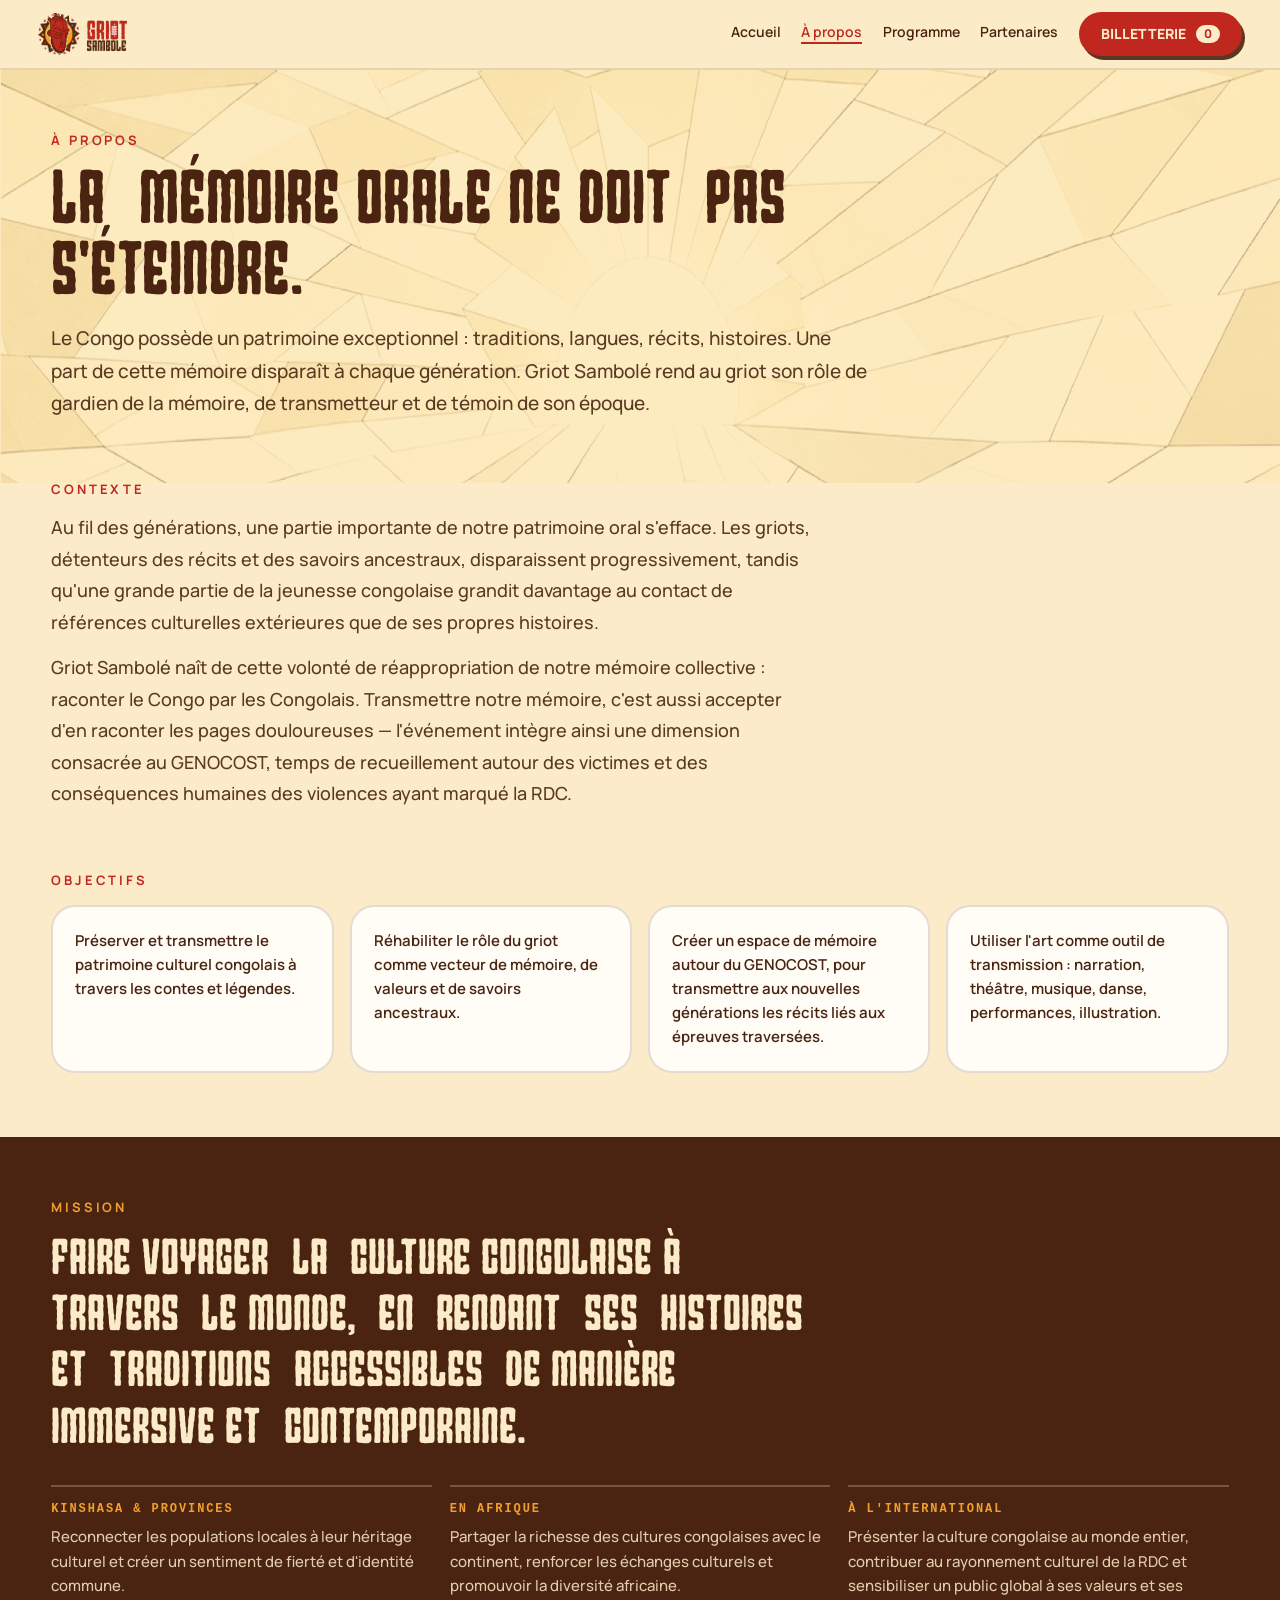
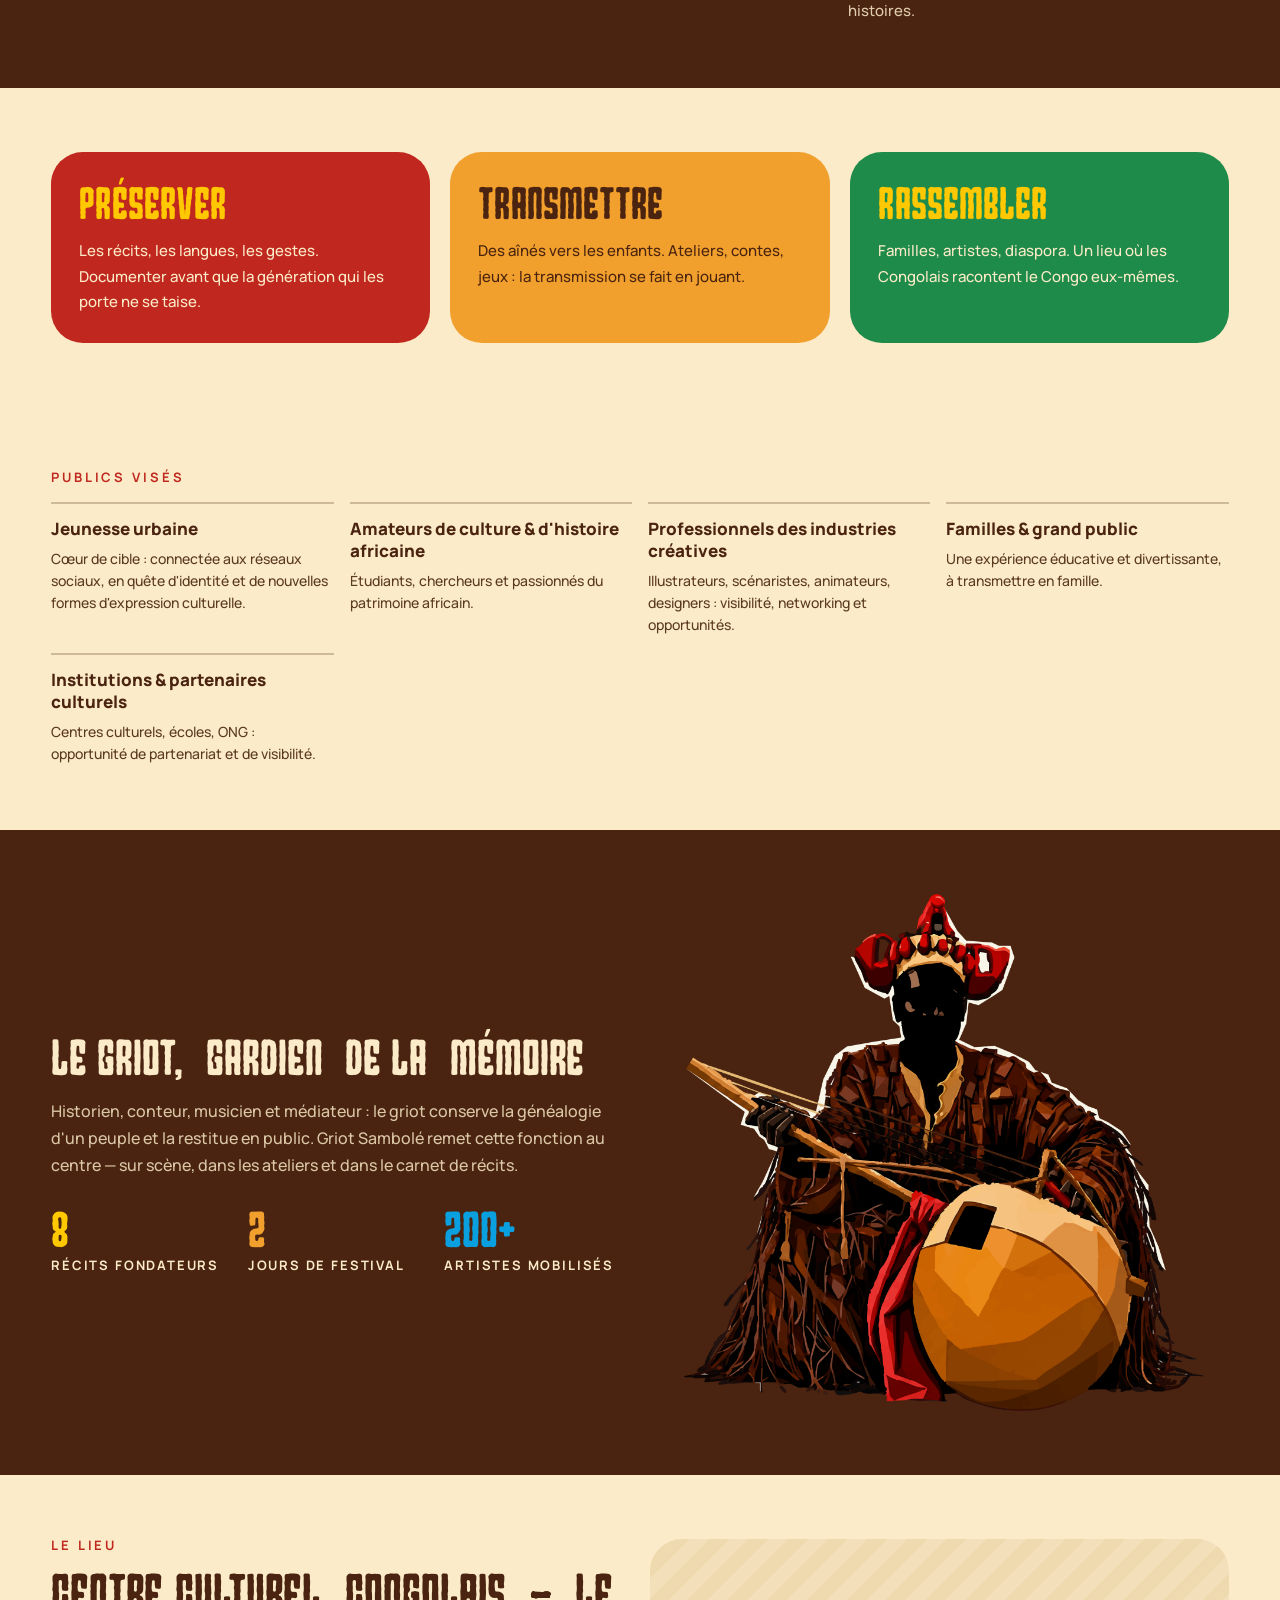
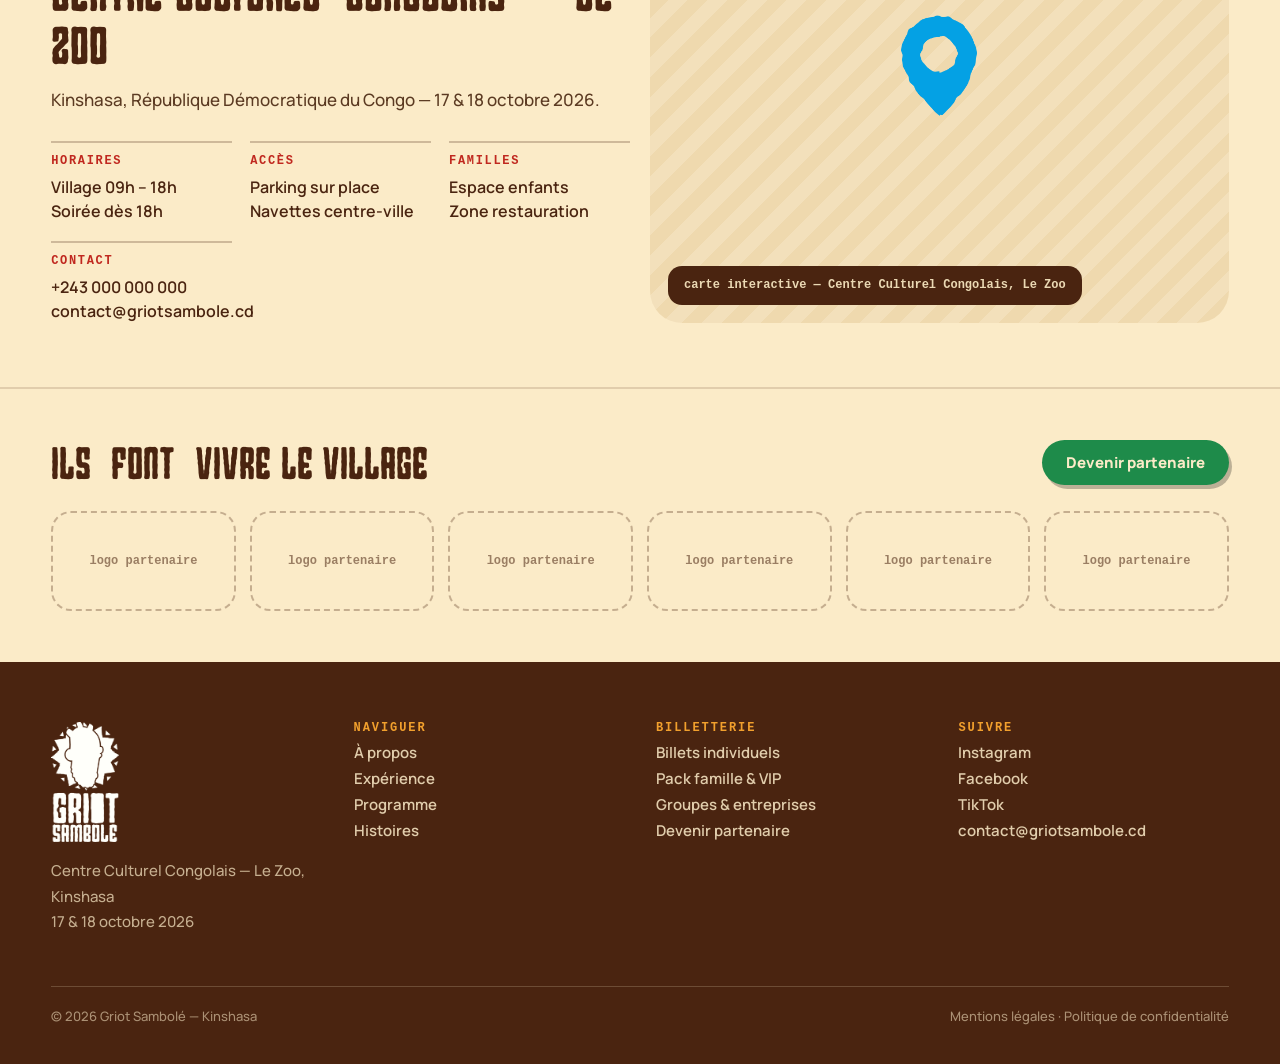
==== apropos.html @ 20932e31 "Ajoute la page À propos (contexte, objectifs, mission, publics, lieu)" ====
<!DOCTYPE html>
<html lang="fr">
<head>
<meta charset="utf-8">
<meta name="viewport" content="width=device-width, initial-scale=1">
<title>Griot Sambolé 2026 — À propos</title>
<meta name="description" content="Griot Sambolé rend au griot son rôle de gardien de la mémoire, de transmetteur et de témoin de son époque. Découvrez le contexte, les objectifs et la mission du festival.">
<link rel="preconnect" href="https://fonts.googleapis.com">
<link rel="preconnect" href="https://fonts.gstatic.com" crossorigin>
<link href="https://fonts.googleapis.com/css2?family=Manrope:wght@400;500;600;700;800&display=swap" rel="stylesheet">
<link rel="stylesheet" href="css/style.css">
<link rel="stylesheet" href="css/apropos.css">
</head>
<body data-page="apropos">

<header class="site-header">
  <div class="site-header__bar">
    <a href="index.html" class="site-header__logo">
      <img src="assets/logo-h.png" alt="Griot Sambolé 2026">
    </a>

    <nav class="site-header__nav">
      <a href="index.html" class="nav-link" data-page-link="accueil">Accueil</a>
      <a href="apropos.html" class="nav-link" data-page-link="apropos">À propos</a>
      <a href="programme.html" class="nav-link" data-page-link="programme">Programme</a>
      <a href="partenaires.html" class="nav-link" data-page-link="partenaires">Partenaires</a>
      <a href="billetterie.html" class="site-header__cta">BILLETTERIE <span class="site-header__badge" data-cart-badge>0</span></a>
    </nav>

    <div class="site-header__mobile">
      <a href="billetterie.html" class="site-header__cta site-header__cta--sm">Billets <span class="site-header__badge" data-cart-badge>0</span></a>
      <button type="button" class="site-header__burger" aria-label="Menu" data-burger>
        <span></span><span></span><span></span>
      </button>
    </div>
  </div>

  <div class="site-header__drawer" data-drawer>
    <a href="index.html" class="drawer-link" data-page-link="accueil">Accueil</a>
    <a href="apropos.html" class="drawer-link" data-page-link="apropos">À propos</a>
    <a href="programme.html" class="drawer-link" data-page-link="programme">Programme</a>
    <a href="partenaires.html" class="drawer-link" data-page-link="partenaires">Partenaires</a>
    <a href="billetterie.html" class="drawer-cta">Prendre mon billet →</a>
    <div class="drawer-info">Centre Culturel Congolais — Le Zoo, Kinshasa — 17 &amp; 18 octobre 2026</div>
  </div>
</header>

<main>

  <!-- HERO -->
  <section class="ap-hero">
    <img class="ap-hero__bg" src="assets/pattern2.png" alt="">
    <div class="ap-hero__inner">
      <div class="eyebrow">À propos</div>
      <h1 class="reveal">La mémoire orale ne doit pas s'éteindre.</h1>
      <p class="reveal" style="transition-delay:100ms">Le Congo possède un patrimoine exceptionnel : traditions, langues, récits, histoires. Une part de cette mémoire disparaît à chaque génération. Griot Sambolé rend au griot son rôle de gardien de la mémoire, de transmetteur et de témoin de son époque.</p>
    </div>
  </section>

  <!-- CONTEXTE -->
  <section class="ap-section">
    <div class="eyebrow">Contexte</div>
    <p class="reveal">Au fil des générations, une partie importante de notre patrimoine oral s'efface. Les griots, détenteurs des récits et des savoirs ancestraux, disparaissent progressivement, tandis qu'une grande partie de la jeunesse congolaise grandit davantage au contact de références culturelles extérieures que de ses propres histoires.</p>
    <p>Griot Sambolé naît de cette volonté de réappropriation de notre mémoire collective : raconter le Congo par les Congolais. Transmettre notre mémoire, c'est aussi accepter d'en raconter les pages douloureuses — l'événement intègre ainsi une dimension consacrée au GENOCOST, temps de recueillement autour des victimes et des conséquences humaines des violences ayant marqué la RDC.</p>
  </section>

  <!-- OBJECTIFS -->
  <section class="ap-section">
    <div class="eyebrow">Objectifs</div>
    <div class="ap-cards">
      <div class="reveal ap-card"><p>Préserver et transmettre le patrimoine culturel congolais à travers les contes et légendes.</p></div>
      <div class="reveal ap-card" style="transition-delay:80ms"><p>Réhabiliter le rôle du griot comme vecteur de mémoire, de valeurs et de savoirs ancestraux.</p></div>
      <div class="reveal ap-card" style="transition-delay:160ms"><p>Créer un espace de mémoire autour du GENOCOST, pour transmettre aux nouvelles générations les récits liés aux épreuves traversées.</p></div>
      <div class="reveal ap-card" style="transition-delay:240ms"><p>Utiliser l'art comme outil de transmission : narration, théâtre, musique, danse, performances, illustration.</p></div>
    </div>
  </section>

  <!-- MISSION -->
  <section class="ap-mission">
    <div class="eyebrow">Mission</div>
    <h2>Faire voyager la culture congolaise à travers le monde, en rendant ses histoires et traditions accessibles de manière immersive et contemporaine.</h2>
    <div class="ap-mission-grid">
      <div class="reveal ap-mission-item">
        <div class="ap-mission-item__label">KINSHASA &amp; PROVINCES</div>
        <p>Reconnecter les populations locales à leur héritage culturel et créer un sentiment de fierté et d'identité commune.</p>
      </div>
      <div class="reveal ap-mission-item" style="transition-delay:80ms">
        <div class="ap-mission-item__label">EN AFRIQUE</div>
        <p>Partager la richesse des cultures congolaises avec le continent, renforcer les échanges culturels et promouvoir la diversité africaine.</p>
      </div>
      <div class="reveal ap-mission-item" style="transition-delay:160ms">
        <div class="ap-mission-item__label">À L'INTERNATIONAL</div>
        <p>Présenter la culture congolaise au monde entier, contribuer au rayonnement culturel de la RDC et sensibiliser un public global à ses valeurs et ses histoires.</p>
      </div>
    </div>
  </section>

  <!-- TRIO PRÉSERVER / TRANSMETTRE / RASSEMBLER -->
  <section class="ap-trio">
    <div class="reveal ap-trio-card bg-red" style="color:var(--cream)">
      <div class="ap-trio-card__title" style="color:var(--yellow)">Préserver</div>
      <p>Les récits, les langues, les gestes. Documenter avant que la génération qui les porte ne se taise.</p>
    </div>
    <div class="reveal ap-trio-card bg-orange" style="transition-delay:80ms">
      <div class="ap-trio-card__title" style="color:var(--brown)">Transmettre</div>
      <p style="color:var(--brown)">Des aînés vers les enfants. Ateliers, contes, jeux : la transmission se fait en jouant.</p>
    </div>
    <div class="reveal ap-trio-card bg-green" style="transition-delay:160ms; color:var(--cream)">
      <div class="ap-trio-card__title" style="color:var(--yellow)">Rassembler</div>
      <p>Familles, artistes, diaspora. Un lieu où les Congolais racontent le Congo eux-mêmes.</p>
    </div>
  </section>

  <!-- PUBLICS VISÉS -->
  <section class="ap-publics">
    <div class="eyebrow">Publics visés</div>
    <div class="ap-publics-grid">
      <div class="reveal ap-publics-item">
        <div class="ap-publics-item__title">Jeunesse urbaine</div>
        <p>Cœur de cible : connectée aux réseaux sociaux, en quête d'identité et de nouvelles formes d'expression culturelle.</p>
      </div>
      <div class="reveal ap-publics-item" style="transition-delay:80ms">
        <div class="ap-publics-item__title">Amateurs de culture &amp; d'histoire africaine</div>
        <p>Étudiants, chercheurs et passionnés du patrimoine africain.</p>
      </div>
      <div class="reveal ap-publics-item" style="transition-delay:160ms">
        <div class="ap-publics-item__title">Professionnels des industries créatives</div>
        <p>Illustrateurs, scénaristes, animateurs, designers : visibilité, networking et opportunités.</p>
      </div>
      <div class="reveal ap-publics-item" style="transition-delay:240ms">
        <div class="ap-publics-item__title">Familles &amp; grand public</div>
        <p>Une expérience éducative et divertissante, à transmettre en famille.</p>
      </div>
      <div class="reveal ap-publics-item" style="transition-delay:320ms">
        <div class="ap-publics-item__title">Institutions &amp; partenaires culturels</div>
        <p>Centres culturels, écoles, ONG : opportunité de partenariat et de visibilité.</p>
      </div>
    </div>
  </section>

  <!-- LE GRIOT -->
  <section class="ap-griot">
    <div>
      <h2>Le griot, gardien de la mémoire</h2>
      <p>Historien, conteur, musicien et médiateur : le griot conserve la généalogie d'un peuple et la restitue en public. Griot Sambolé remet cette fonction au centre — sur scène, dans les ateliers et dans le carnet de récits.</p>
      <div class="ap-griot-stats">
        <div><div class="ap-griot-stats__num" style="color:var(--yellow)">8</div><div class="ap-griot-stats__label">RÉCITS FONDATEURS</div></div>
        <div><div class="ap-griot-stats__num" style="color:var(--orange)">2</div><div class="ap-griot-stats__label">JOURS DE FESTIVAL</div></div>
        <div><div class="ap-griot-stats__num" style="color:var(--blue)">200+</div><div class="ap-griot-stats__label">ARTISTES MOBILISÉS</div></div>
      </div>
    </div>
    <img src="assets/griot.png" alt="Griot à la kora">
  </section>

  <!-- LE LIEU -->
  <section class="ap-venue">
    <div>
      <div class="eyebrow">Le lieu</div>
      <h2>Centre Culturel Congolais — Le Zoo</h2>
      <p>Kinshasa, République Démocratique du Congo — 17 &amp; 18 octobre 2026.</p>
      <div class="ap-venue-grid">
        <div class="ap-venue-item"><div class="ap-venue-item__label">HORAIRES</div><div class="ap-venue-item__value">Village 09h – 18h<br>Soirée dès 18h</div></div>
        <div class="ap-venue-item"><div class="ap-venue-item__label">ACCÈS</div><div class="ap-venue-item__value">Parking sur place<br>Navettes centre-ville</div></div>
        <div class="ap-venue-item"><div class="ap-venue-item__label">FAMILLES</div><div class="ap-venue-item__value">Espace enfants<br>Zone restauration</div></div>
        <div class="ap-venue-item"><div class="ap-venue-item__label">CONTACT</div><div class="ap-venue-item__value">+243 000 000 000<br>contact@griotsambole.cd</div></div>
      </div>
    </div>
    <div class="ap-map">
      <img class="ap-map__pin" src="assets/pin.png" alt="Centre Culturel Congolais">
      <div class="ap-map__label">carte interactive — Centre Culturel Congolais, Le Zoo</div>
    </div>
  </section>

  <!-- PARTENAIRES -->
  <section class="partners">
    <div class="partners__head">
      <h2 class="reveal">Ils font vivre le village</h2>
      <a href="partenaires.html" class="partners__cta">Devenir partenaire</a>
    </div>
    <div class="partners__grid">
      <div class="partners__slot">logo partenaire</div>
      <div class="partners__slot">logo partenaire</div>
      <div class="partners__slot">logo partenaire</div>
      <div class="partners__slot">logo partenaire</div>
      <div class="partners__slot">logo partenaire</div>
      <div class="partners__slot">logo partenaire</div>
    </div>
  </section>

</main>

<footer class="site-footer">
  <div class="site-footer__grid">
    <div class="site-footer__brand">
      <img src="assets/logo-v.png" alt="Griot Sambolé 2026">
      <p>Centre Culturel Congolais — Le Zoo, Kinshasa<br>17 &amp; 18 octobre 2026</p>
    </div>
    <div class="site-footer__col">
      <div class="site-footer__col-title">NAVIGUER</div>
      <a href="apropos.html">À propos</a>
      <a href="index.html#experience">Expérience</a>
      <a href="programme.html">Programme</a>
      <a href="index.html#histoires">Histoires</a>
    </div>
    <div class="site-footer__col">
      <div class="site-footer__col-title">BILLETTERIE</div>
      <a href="billetterie.html">Billets individuels</a>
      <a href="billetterie.html">Pack famille &amp; VIP</a>
      <a href="groupes.html">Groupes &amp; entreprises</a>
      <a href="partenaires.html">Devenir partenaire</a>
    </div>
    <div class="site-footer__col">
      <div class="site-footer__col-title">SUIVRE</div>
      <span>Instagram</span><span>Facebook</span><span>TikTok</span><span>contact@griotsambole.cd</span>
    </div>
  </div>
  <div class="site-footer__bottom">
    <span>© 2026 Griot Sambolé — Kinshasa</span><span>Mentions légales · Politique de confidentialité</span>
  </div>
</footer>

<script src="js/cart.js"></script>
<script src="js/site.js"></script>
</body>
</html>
---- css/style.css ----
/* =========================================================
   Griot Sambolé 2026 — feuille de style commune
   Tokens, réinitialisation, header, footer, boutons, reveal
   ========================================================= */

@font-face {
  font-family: "MoshiMoshi";
  src: url("../assets/MoshiMoshi-Regular.otf") format("opentype");
  font-display: swap;
}

:root {
  --cream: #FBEBC8;
  --brown: #4A2410;
  --brown-2: #5B3A22;
  --red: #C0281F;
  --orange: #F2A02D;
  --yellow: #FFC800;
  --black: #14161C;
  --green: #1E8B4A;
  --blue: #0AA0E0;
  --cream-2: #EBD9B4;
  --font-display: "MoshiMoshi", "Manrope", sans-serif;
  --font-body: "Manrope", sans-serif;
}

* { box-sizing: border-box; }

html { scroll-behavior: smooth; }

body {
  margin: 0;
  background: var(--cream);
  color: var(--brown);
  font-family: var(--font-body);
  overflow-x: hidden;
}

a { color: var(--red); text-decoration: none; }
a:hover { color: var(--orange); }

img { max-width: 100%; }

input, select, button { font-family: var(--font-body); }

.container {
  padding: clamp(24px, 4vw, 56px) clamp(16px, 4vw, 64px) clamp(48px, 6vw, 90px);
}

/* ---------- reveal-on-scroll ---------- */
.reveal {
  opacity: 0;
  transform: translateY(22px);
  transition: opacity .6s cubic-bezier(.22,1,.36,1), transform .6s cubic-bezier(.22,1,.36,1);
}
.reveal.is-visible { opacity: 1; transform: none; }
@media (prefers-reduced-motion: reduce) {
  .reveal { transition: none !important; opacity: 1 !important; transform: none !important; }
}

/* ---------- header ---------- */
.site-header {
  position: sticky;
  top: 0;
  z-index: 80;
  background: rgba(251,235,200,.95);
  backdrop-filter: blur(10px);
  border-bottom: 2px solid rgba(74,36,16,.12);
  font-family: var(--font-body);
}
.site-header__bar {
  display: flex;
  align-items: center;
  justify-content: space-between;
  gap: 16px;
  padding: 12px clamp(16px, 3vw, 48px);
}
.site-header__logo { display: flex; align-items: center; flex: 0 0 auto; }
.site-header__logo img { height: 42px; width: auto; display: block; }

.site-header__nav {
  display: flex;
  align-items: center;
  gap: clamp(12px, 1.6vw, 26px);
  font: 600 14px/1 var(--font-body);
}
.site-header__nav a.nav-link {
  color: var(--brown);
  border-bottom: 2px solid transparent;
  padding-bottom: 3px;
}
.site-header__nav a.nav-link.is-active {
  color: var(--red);
  border-bottom-color: var(--red);
}
.site-header__cta {
  display: inline-flex;
  align-items: center;
  gap: 10px;
  background: var(--red);
  color: var(--cream) !important;
  padding: 13px 22px;
  border-radius: 999px;
  font: 800 14px/1 var(--font-body);
  box-shadow: 3px 4px 0 rgba(74,36,16,.9);
}
.site-header__cta--sm { padding: 12px 16px; font-size: 13px; gap: 8px; }
.site-header__badge {
  background: var(--cream);
  color: var(--red);
  border-radius: 999px;
  padding: 3px 8px;
  font: 800 12px/1 var(--font-body);
}

.site-header__mobile { display: none; align-items: center; gap: 12px; }
.site-header__burger {
  width: 48px; height: 48px; border-radius: 16px; border: 2px solid var(--brown);
  display: flex; flex-direction: column; align-items: center; justify-content: center;
  gap: 5px; cursor: pointer; background: transparent;
}
.site-header__burger span { display: block; height: 2px; background: var(--brown); border-radius: 2px; }
.site-header__burger span:nth-child(1) { width: 22px; }
.site-header__burger span:nth-child(2) { width: 22px; }
.site-header__burger span:nth-child(3) { width: 14px; }

.site-header__drawer {
  display: none;
  border-top: 2px solid rgba(74,36,16,.12);
  background: var(--cream);
  padding: 14px clamp(16px, 3vw, 48px) 22px;
  flex-direction: column;
}
.site-header__drawer.is-open { display: flex; }
.site-header__drawer a.drawer-link {
  display: block;
  padding: 16px 0;
  border-bottom: 1px solid rgba(74,36,16,.15);
  font: 700 18px/1 var(--font-body);
  color: var(--brown);
}
.site-header__drawer a.drawer-link.is-active { color: var(--red); }
.site-header__drawer .drawer-cta {
  margin-top: 14px;
  text-align: center;
  background: var(--red);
  color: var(--cream);
  padding: 18px;
  border-radius: 999px;
  font: 800 16px/1 var(--font-body);
  box-shadow: 4px 5px 0 rgba(74,36,16,.9);
}
.site-header__drawer .drawer-info {
  margin-top: 16px;
  font: 500 14px/1.6 var(--font-body);
  color: var(--brown-2);
}

@media (max-width: 999px) {
  .site-header__nav { display: none; }
  .site-header__mobile { display: flex; }
}

/* ---------- footer ---------- */
.site-footer {
  background: var(--brown);
  padding: clamp(36px, 5vw, 60px) clamp(16px, 4vw, 64px) clamp(28px, 3vw, 40px);
  font-family: var(--font-body);
}
.site-footer__grid {
  display: grid;
  grid-template-columns: repeat(auto-fit, minmax(190px, 1fr));
  gap: 32px;
}
.site-footer__brand img {
  height: 120px; width: auto; display: block;
  filter: brightness(0) invert(1) sepia(.3);
}
.site-footer__brand p {
  margin-top: 16px;
  font: 500 15px/1.7 var(--font-body);
  color: rgba(251,235,200,.7);
}
.site-footer__col {
  display: flex;
  flex-direction: column;
  gap: 11px;
  font: 600 15px/1 var(--font-body);
}
.site-footer__col-title {
  font: 700 12px/1 ui-monospace, monospace;
  letter-spacing: .16em;
  color: var(--orange);
}
.site-footer__col a, .site-footer__col span { color: rgba(251,235,200,.85); }
.site-footer__bottom {
  display: flex;
  flex-wrap: wrap;
  gap: 12px;
  justify-content: space-between;
  margin-top: 36px;
  padding-top: 20px;
  border-top: 1px solid rgba(251,235,200,.2);
  font: 500 13px/1.5 var(--font-body);
  color: rgba(251,235,200,.55);
}

/* ---------- buttons ---------- */
.btn {
  display: inline-block;
  border: none;
  cursor: pointer;
  border-radius: 999px;
  font: 800 15px/1 var(--font-body);
  text-align: center;
}
.btn-red { background: var(--red); color: var(--cream); }
.btn-orange { background: var(--orange); color: var(--brown); }
.btn-green { background: var(--green); color: var(--cream); }
.btn-disabled { background: rgba(251,235,200,.18); color: rgba(251,235,200,.5); cursor: not-allowed; }

/* ---------- utilitaires couleur de marque ---------- */
.bg-brown { background: var(--brown); }
.bg-red { background: var(--red); }
.bg-green { background: var(--green); }
.bg-blue { background: var(--blue); }
.bg-orange { background: var(--orange); }
.bg-cream { background: var(--cream); }

/* ---------- eyebrow (libellé au-dessus des titres) ---------- */
.eyebrow { font: 700 13px/1 var(--font-body); letter-spacing: .22em; text-transform: uppercase; color: var(--red); }

/* ---------- partenaires teaser (réutilisé sur plusieurs pages) ---------- */
.partners { padding: clamp(32px, 4vw, 64px) clamp(16px, 4vw, 64px); border-top: 2px solid rgba(74,36,16,.15); }
.partners__head { display: flex; flex-wrap: wrap; align-items: flex-end; justify-content: space-between; gap: 18px; }
.partners h2 { margin: 0; font: 400 clamp(28px, 3.6vw, 52px)/0.95 var(--font-display); word-spacing: .22em; }
.partners__cta { background: var(--green); color: var(--cream); padding: 15px 24px; border-radius: 999px; font: 800 15px/1 var(--font-body); box-shadow: 3px 4px 0 rgba(0,0,0,.25); }
.partners__grid { display: grid; grid-template-columns: repeat(auto-fit, minmax(140px, 1fr)); gap: 14px; margin-top: 26px; }
.partners__slot { height: 100px; border-radius: 20px; border: 2px dashed rgba(74,36,16,.3); display: flex; align-items: center; justify-content: center; font: 600 12px/1 ui-monospace, monospace; color: rgba(74,36,16,.55); }
---- css/apropos.css ----
/* =========================================================
   À propos — styles spécifiques à la page
   ========================================================= */

.ap-hero { position: relative; padding: clamp(36px, 5vw, 80px) clamp(16px, 4vw, 64px); overflow: hidden; }
.ap-hero__bg { position: absolute; inset: 0; width: 100%; height: 100%; object-fit: cover; opacity: .45; }
.ap-hero__inner { position: relative; max-width: 820px; }
.ap-hero h1 { margin: 14px 0 0; font: 400 clamp(40px, 6vw, 86px)/0.92 var(--font-display); word-spacing: .22em; }
.ap-hero p { margin: 20px 0 0; font: 500 clamp(16px, 1.6vw, 19px)/1.7 var(--font-body); color: var(--brown-2); }

.ap-section { padding: 0 clamp(16px, 4vw, 64px) clamp(36px, 5vw, 72px); }
.ap-section p { margin: 16px 0 0; max-width: 760px; font: 500 clamp(15px, 1.5vw, 18px)/1.75 var(--font-body); color: var(--brown-2); }
.ap-section p + p { margin-top: 14px; }

.ap-cards { display: grid; grid-template-columns: repeat(auto-fit, minmax(240px, 1fr)); gap: 16px; margin-top: 18px; }
.ap-card { background: #FFFDF6; border: 2px solid rgba(74,36,16,.15); border-radius: 24px; padding: 22px; }
.ap-card p { margin: 0; font: 600 15px/1.6 var(--font-body); color: var(--brown); }

.ap-mission { background: var(--brown); color: var(--cream); padding: clamp(36px, 5vw, 72px) clamp(16px, 4vw, 64px); }
.ap-mission .eyebrow { color: var(--orange); }
.ap-mission h2 { margin: 14px 0 0; max-width: 760px; font: 400 clamp(30px, 4vw, 52px)/1.1 var(--font-display); word-spacing: .22em; color: var(--cream); }
.ap-mission-grid { display: grid; grid-template-columns: repeat(auto-fit, minmax(260px, 1fr)); gap: 18px; margin-top: 32px; }
.ap-mission-item { border-top: 2px solid rgba(251,235,200,.25); padding-top: 16px; }
.ap-mission-item__label { font: 700 12px/1 ui-monospace, monospace; letter-spacing: .16em; color: var(--orange); }
.ap-mission-item p { margin: 10px 0 0; font: 500 15px/1.65 var(--font-body); color: rgba(251,235,200,.85); }

.ap-trio { display: grid; grid-template-columns: repeat(auto-fit, minmax(280px, 1fr)); gap: 20px; padding: clamp(36px, 5vw, 72px) clamp(16px, 4vw, 64px) clamp(40px, 5vw, 72px); }
.ap-trio-card { border-radius: 32px; padding: 28px; }
.ap-trio-card__title { font: 400 clamp(34px, 3.6vw, 52px)/1 var(--font-display); word-spacing: .22em; }
.ap-trio-card p { margin: 12px 0 0; font: 500 15px/1.7 var(--font-body); }

.ap-publics { padding: clamp(36px, 5vw, 72px) clamp(16px, 4vw, 64px); }
.ap-publics-grid { display: grid; grid-template-columns: repeat(auto-fit, minmax(260px, 1fr)); gap: 16px; margin-top: 18px; }
.ap-publics-item { border-top: 2px solid rgba(74,36,16,.25); padding-top: 14px; }
.ap-publics-item__title { font: 800 17px/1.3 var(--font-body); }
.ap-publics-item p { margin: 8px 0 0; font: 500 14px/1.6 var(--font-body); color: var(--brown-2); }

.ap-griot { display: grid; grid-template-columns: repeat(auto-fit, minmax(300px, 1fr)); align-items: center; gap: clamp(20px, 3vw, 48px); background: var(--brown); color: var(--cream); padding: clamp(36px, 5vw, 80px) clamp(16px, 4vw, 64px); }
.ap-griot h2 { margin: 0; font: 400 clamp(32px, 4vw, 58px)/0.95 var(--font-display); word-spacing: .22em; color: var(--cream); }
.ap-griot p { margin: 16px 0 0; font: 500 16px/1.7 var(--font-body); color: rgba(251,235,200,.82); }
.ap-griot img { width: 100%; max-width: 520px; justify-self: center; }
.ap-griot-stats { display: grid; grid-template-columns: repeat(auto-fit, minmax(150px, 1fr)); gap: 20px; margin-top: 28px; }
.ap-griot-stats__num { font: 400 clamp(40px, 4vw, 64px)/0.85 var(--font-display); }
.ap-griot-stats__label { margin-top: 8px; font: 700 13px/1 var(--font-body); letter-spacing: .14em; }

.ap-venue { display: grid; grid-template-columns: repeat(auto-fit, minmax(300px, 1fr)); gap: 20px; padding: clamp(36px, 5vw, 72px) clamp(16px, 4vw, 64px); }
.ap-venue h2 { margin: 14px 0 0; font: 400 clamp(30px, 4.2vw, 58px)/0.98 var(--font-display); word-spacing: .22em; }
.ap-venue > div:first-child > p { margin: 14px 0 0; font: 500 17px/1.7 var(--font-body); color: var(--brown-2); }
.ap-venue-grid { display: grid; grid-template-columns: repeat(auto-fit, minmax(170px, 1fr)); gap: 18px; margin-top: 26px; }
.ap-venue-item { border-top: 2px solid rgba(74,36,16,.25); padding-top: 12px; }
.ap-venue-item__label { font: 700 12px/1 ui-monospace, monospace; letter-spacing: .14em; color: var(--red); }
.ap-venue-item__value { margin-top: 8px; font: 600 16px/1.5 var(--font-body); }

.ap-map { position: relative; min-height: 320px; border-radius: 32px; overflow: hidden; background: repeating-linear-gradient(135deg, #F3E0BB 0 14px, #EFD9AE 14px 28px); }
.ap-map__pin { position: absolute; top: 46%; left: 50%; transform: translate(-50%, -100%); width: 76px; }
.ap-map__label { position: absolute; bottom: 18px; left: 18px; background: var(--brown); color: var(--cream-2); padding: 11px 16px; border-radius: 14px; font: 600 12px/1.4 ui-monospace, monospace; }
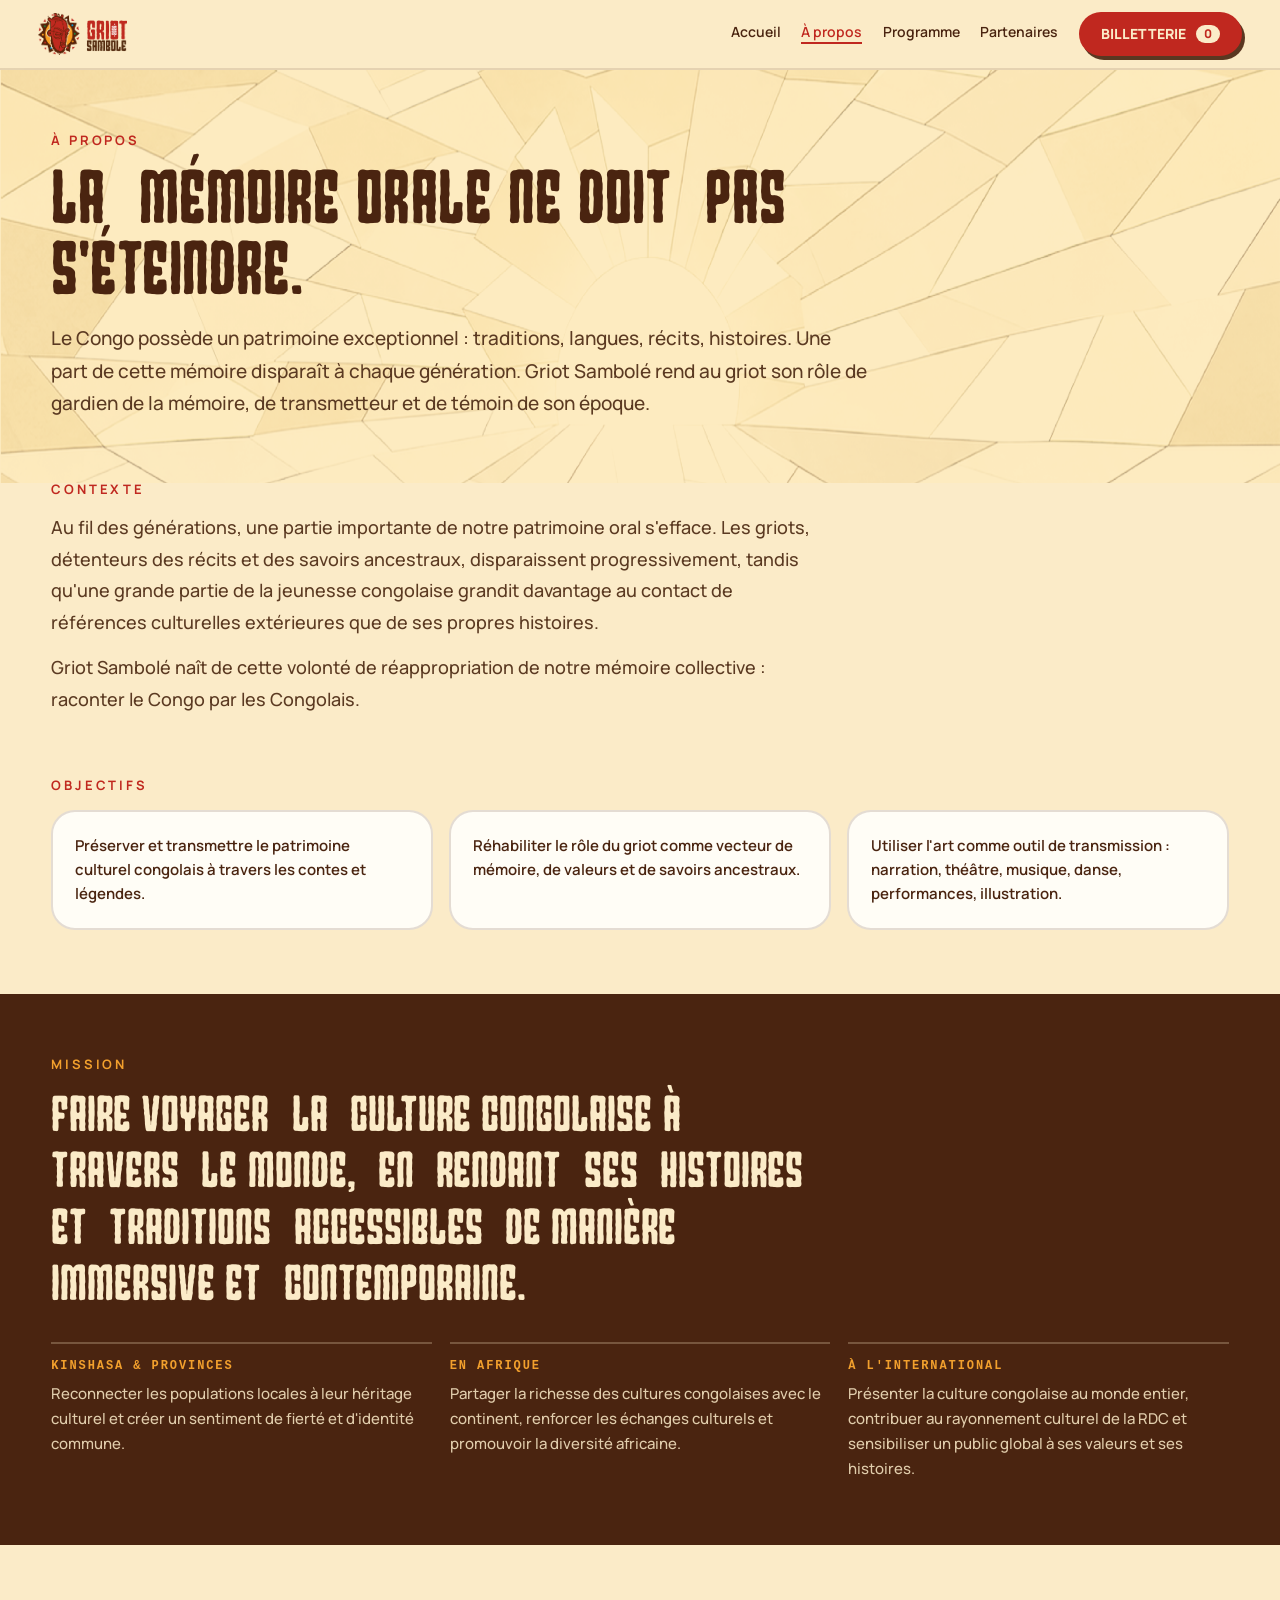
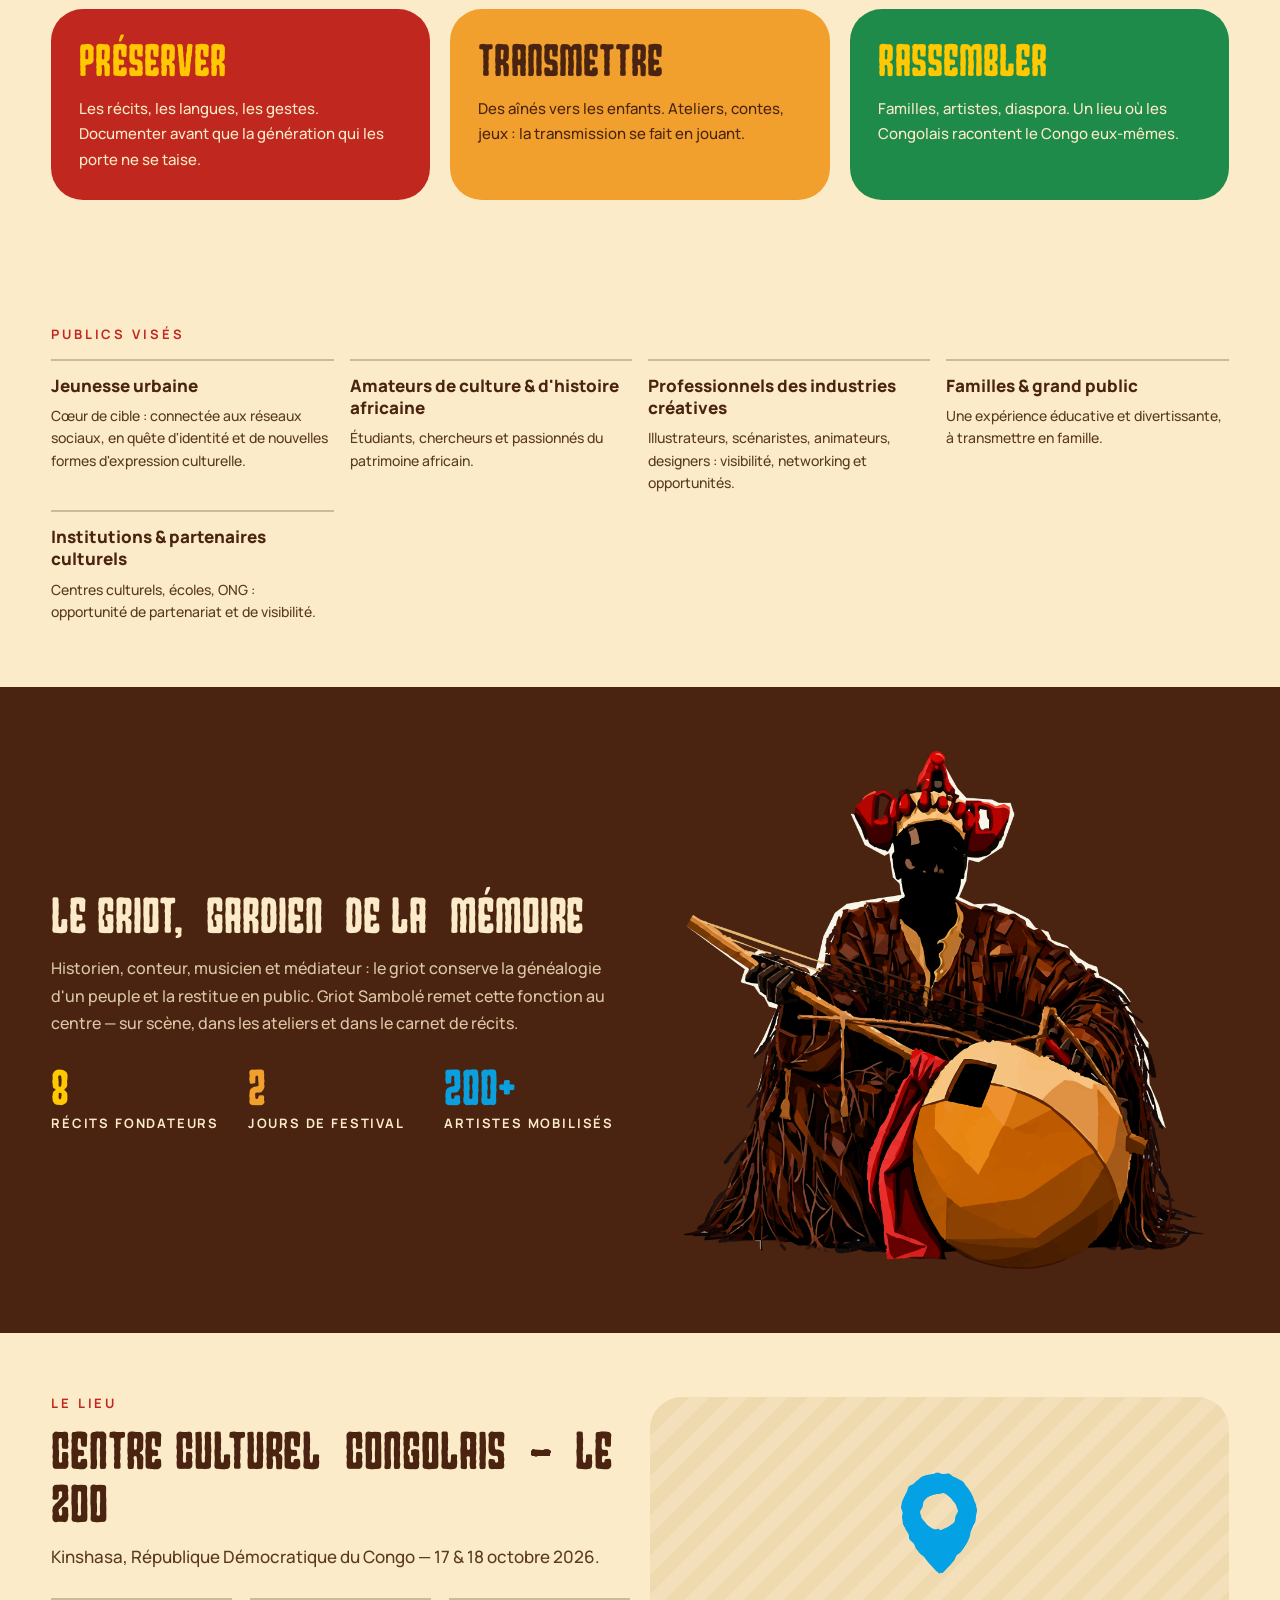
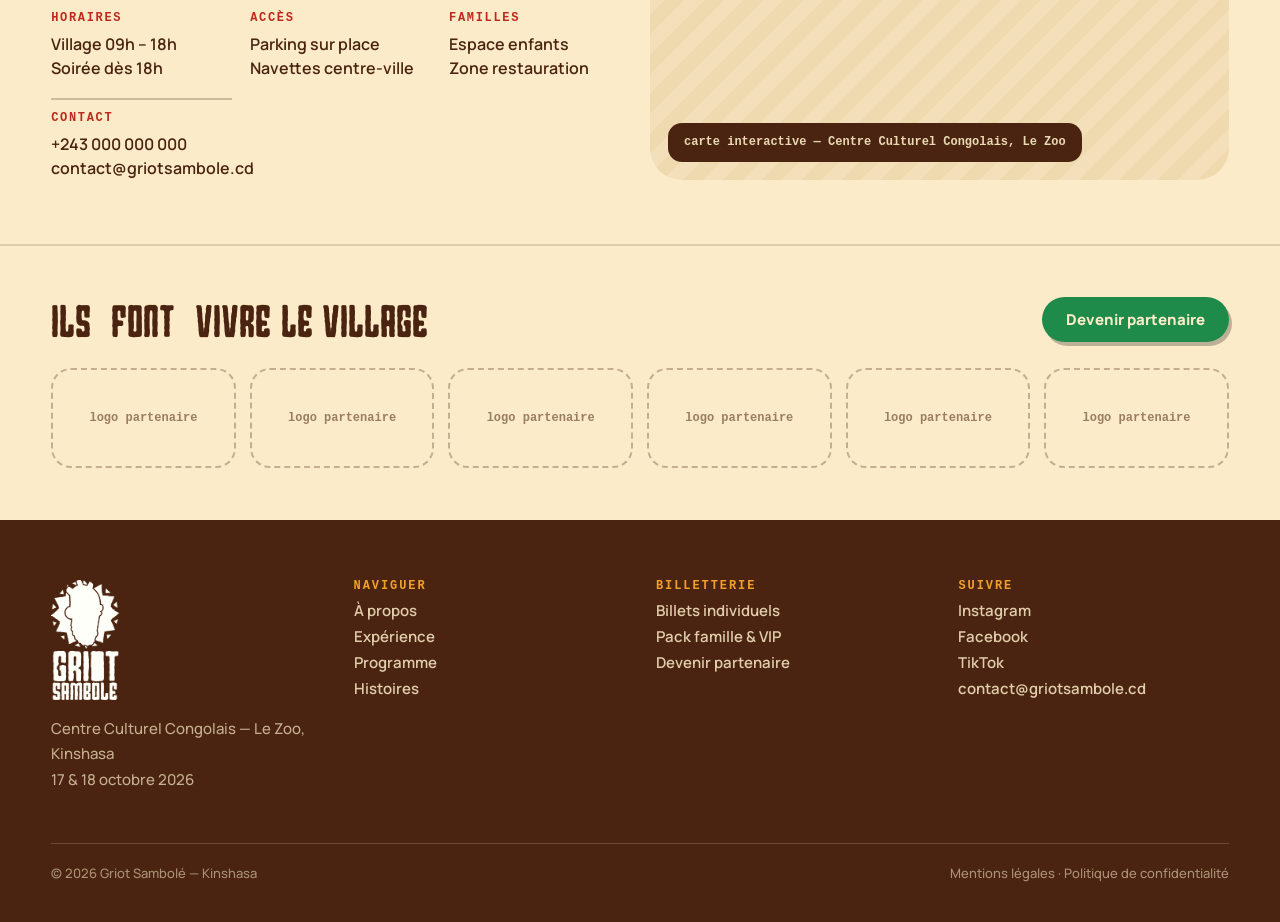
==== commit 4bfd8166: "Retire les références à GENOCOST et l'achat groupé (bandeau billetterie, liens Groupes & entreprises" ====
--- a/apropos.html
+++ b/apropos.html
@@ -61,7 +61,7 @@
   <section class="ap-section">
     <div class="eyebrow">Contexte</div>
     <p class="reveal">Au fil des générations, une partie importante de notre patrimoine oral s'efface. Les griots, détenteurs des récits et des savoirs ancestraux, disparaissent progressivement, tandis qu'une grande partie de la jeunesse congolaise grandit davantage au contact de références culturelles extérieures que de ses propres histoires.</p>
-    <p>Griot Sambolé naît de cette volonté de réappropriation de notre mémoire collective : raconter le Congo par les Congolais. Transmettre notre mémoire, c'est aussi accepter d'en raconter les pages douloureuses — l'événement intègre ainsi une dimension consacrée au GENOCOST, temps de recueillement autour des victimes et des conséquences humaines des violences ayant marqué la RDC.</p>
+    <p>Griot Sambolé naît de cette volonté de réappropriation de notre mémoire collective : raconter le Congo par les Congolais.</p>
   </section>
 
   <!-- OBJECTIFS -->
@@ -70,8 +70,7 @@
     <div class="ap-cards">
       <div class="reveal ap-card"><p>Préserver et transmettre le patrimoine culturel congolais à travers les contes et légendes.</p></div>
       <div class="reveal ap-card" style="transition-delay:80ms"><p>Réhabiliter le rôle du griot comme vecteur de mémoire, de valeurs et de savoirs ancestraux.</p></div>
-      <div class="reveal ap-card" style="transition-delay:160ms"><p>Créer un espace de mémoire autour du GENOCOST, pour transmettre aux nouvelles générations les récits liés aux épreuves traversées.</p></div>
-      <div class="reveal ap-card" style="transition-delay:240ms"><p>Utiliser l'art comme outil de transmission : narration, théâtre, musique, danse, performances, illustration.</p></div>
+      <div class="reveal ap-card" style="transition-delay:160ms"><p>Utiliser l'art comme outil de transmission : narration, théâtre, musique, danse, performances, illustration.</p></div>
     </div>
   </section>
 
@@ -206,7 +205,6 @@
       <div class="site-footer__col-title">BILLETTERIE</div>
       <a href="billetterie.html">Billets individuels</a>
       <a href="billetterie.html">Pack famille &amp; VIP</a>
-      <a href="groupes.html">Groupes &amp; entreprises</a>
       <a href="partenaires.html">Devenir partenaire</a>
     </div>
     <div class="site-footer__col">
